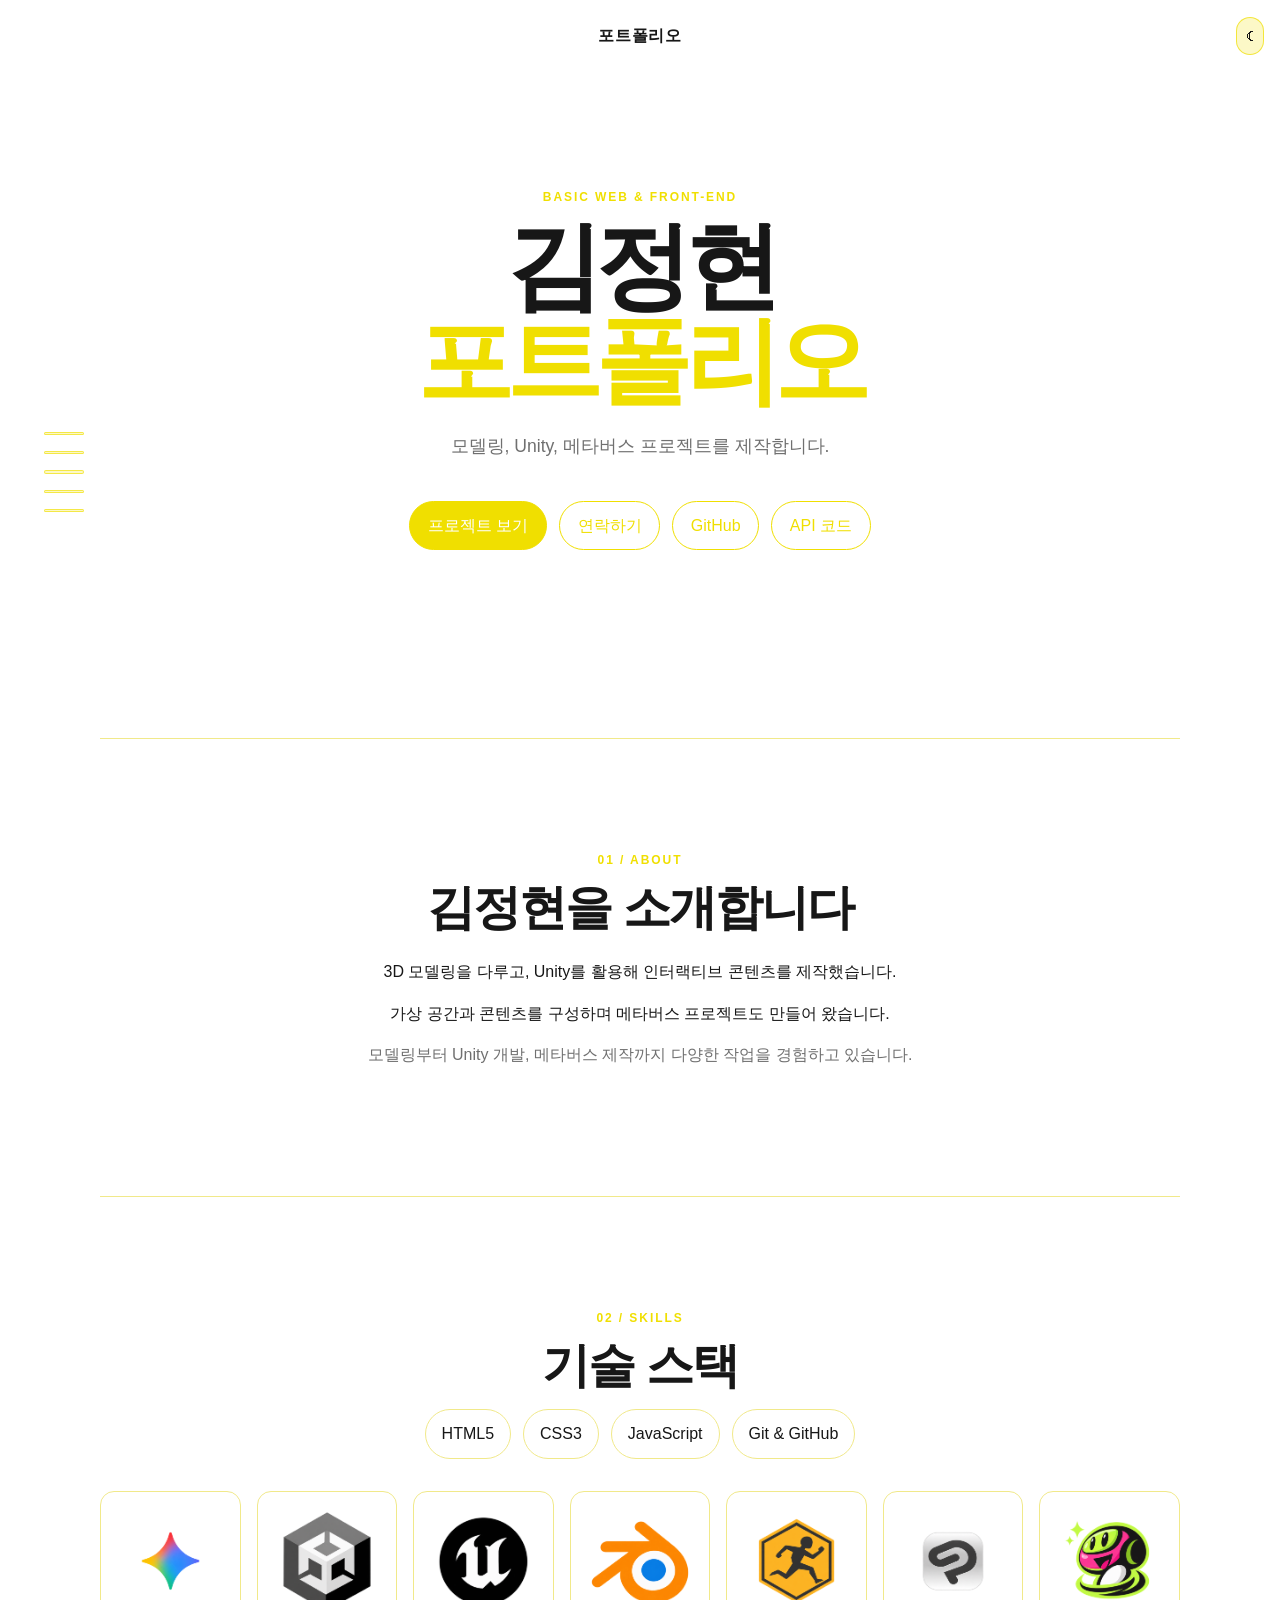
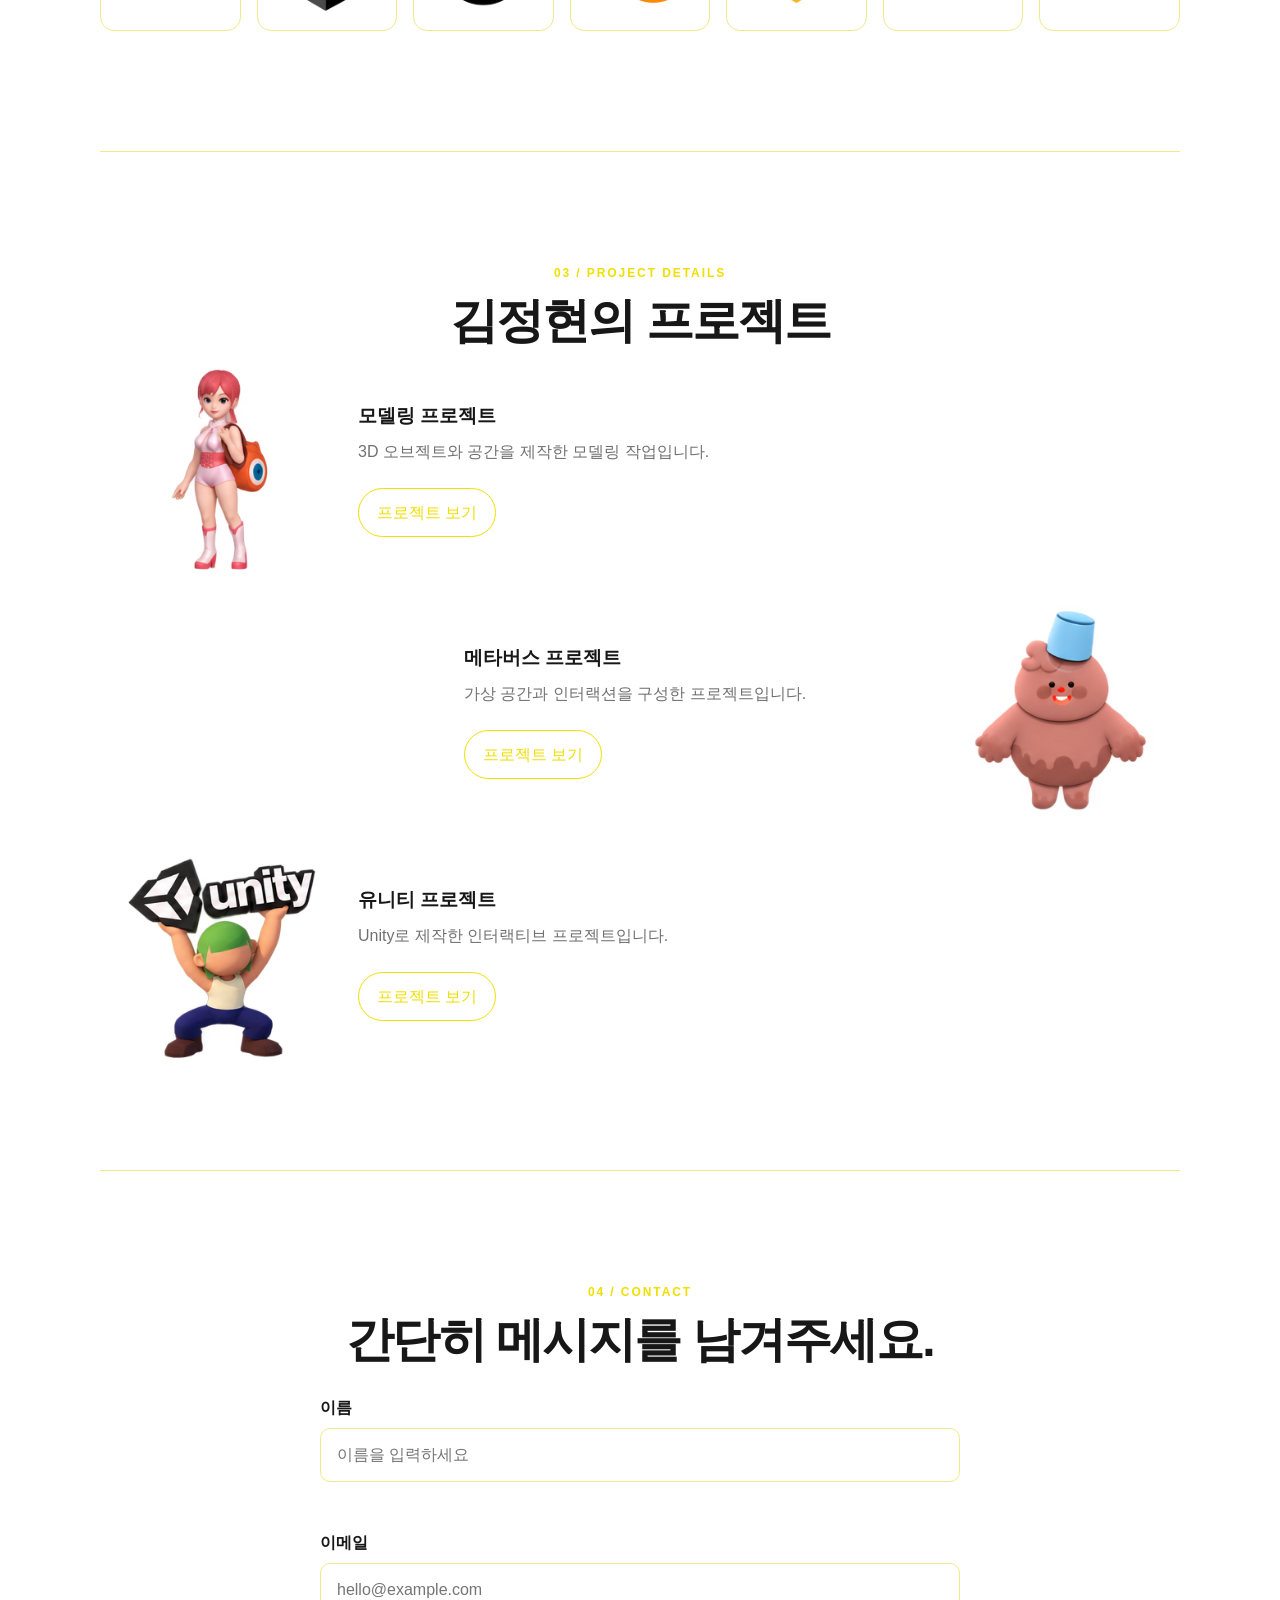
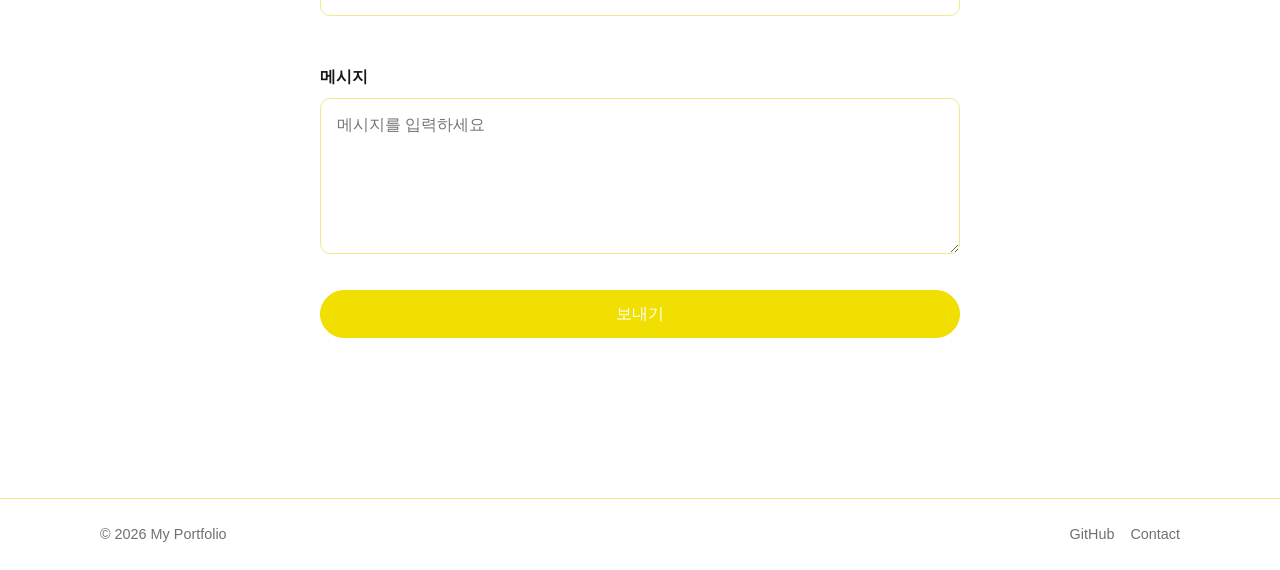
==== docs/index.html @ d11bf2f4 "Publish portfolio site from docs" ====
﻿<!doctype html>
<html lang="ko">
  <head>
    <meta charset="UTF-8" />
    <meta name="viewport" content="width=device-width, initial-scale=1.0" />
    <meta name="description" content="HTML, CSS, JavaScript로 만든 간단한 포트폴리오" />
    <title>My Portfolio</title>
    <link rel="stylesheet" href="css/style.css" />
    <script src="js/main.js" defer></script>
    <script src="js/theme.js" defer></script>
  </head>
  <body>
    <header class="site-header">
      <nav class="nav container" aria-label="주 메뉴">
        <a class="logo" href="#home">포트폴리오</a>
        <button class="menu-toggle" type="button" aria-label="메뉴 열기" aria-expanded="false">
          <span></span><span></span><span></span>
        </button>
        <div class="nav-actions">
          <button class="theme-toggle-valid" type="button" aria-label="다크모드 전환">☾</button>
          <ul class="nav-list">
            <li><a href="#about">About</a></li>
            <li><a href="#skills">Skills</a></li>
            <li><a href="#project-details">Projects</a></li>
            <li><a href="#contact">Contact</a></li>
          </ul>
          <button class="theme-toggle" type="button" aria-label="다크 모드 전환">☾</button>
        </div>
      </nav>
    </header>

    <main>
      <section class="hero container" id="home">
        <p class="eyebrow">BASIC WEB &amp; FRONT-END</p>
        <h1 class="hero-title-clean">김정현<br /><strong>포트폴리오</strong></h1>
        <p class="hero-copy hero-copy-clean">모델링, Unity, 메타버스 프로젝트를 제작합니다.</p>
        <h1>안녕하세요,<br /><strong>김정현포트폴리오</strong>입니다.</h1>
        <p class="hero-copy">HTML, CSS, JavaScript의 기본기를 바탕으로<br />작지만 분명한 경험을 만드는 중입니다.</p>
        <div class="hero-actions">
          <a class="button primary" href="#project-details">프로젝트 보기</a>
          <a class="button secondary" href="#contact">연락하기</a>
          <a class="button secondary" href="https://github.com/kjhjeonghyeon" target="_blank" rel="noreferrer">GitHub</a>
          <a class="button secondary" href="https://github.com/Kfri-cloud/MyPortfolio/tree/main" target="_blank" rel="noreferrer">API 코드</a>
        </div>
      </section>

      <section class="section container reveal" id="about">
        <p class="eyebrow">01 / ABOUT</p>
        <div class="about-grid">
          <div class="about-intro">
            <h2>김정현을 소개합니다</h2>
            <p>3D 모델링을 다루고, Unity를 활용해 인터랙티브 콘텐츠를 제작했습니다.</p>
            <p>가상 공간과 콘텐츠를 구성하며 메타버스 프로젝트도 만들어 왔습니다.</p>
            <p class="muted">모델링부터 Unity 개발, 메타버스 제작까지 다양한 작업을 경험하고 있습니다.</p>
          </div>
          <div class="avatar" aria-label="프로필 이미지 대신 사용하는 아바타">ME</div>
          <div>
            <h2>저를 소개합니다.</h2>
            <p>사용자가 편하게 사용할 수 있는 화면을 고민하고, 배운 내용을 직접 웹으로 구현합니다. 작은 기능 하나도 이벤트, 상태, 화면 변화의 흐름으로 이해하려고 합니다.</p>
            <p class="muted">현재는 순수 HTML, CSS, JavaScript를 연습하고 있습니다.</p>
          </div>
        </div>
      </section>

      <section class="section container reveal" id="skills">
        <p class="eyebrow">02 / SKILLS</p>
        <h2>기술 스택</h2>
        <ul class="skill-list" aria-label="기술 스택 목록">
          <li>HTML5</li><li>CSS3</li><li>JavaScript</li><li>Git &amp; GitHub</li>
        </ul>
        <div class="skill-images" aria-label="스킬 이미지">
          <figure><img src="images/skill/skill1.png" alt="스킬 이미지 1"><figcaption>HTML / CSS</figcaption></figure>
          <figure><img src="images/skill/skill2.png" alt="스킬 이미지 2"><figcaption>JavaScript</figcaption></figure>
          <figure><img src="images/skill/skill3.png" alt="스킬 이미지 3"><figcaption>Git</figcaption></figure>
          <figure><img src="images/skill/skill4.png" alt="스킬 이미지 4"><figcaption>Unity</figcaption></figure>
          <figure><img src="images/skill/skill5.png" alt="스킬 이미지 5"><figcaption>3D Modeling</figcaption></figure>
          <figure><img src="images/skill/skill6.png" alt="스킬 이미지 6"><figcaption>Metaverse</figcaption></figure>
          <figure><img src="images/skill/skill7.png" alt="스킬 이미지 7"><figcaption>Portfolio</figcaption></figure>
        </div>
      </section>

      <section class="section container reveal" id="projects" data-github-user="Kfri-cloud">
        <div class="section-heading">
          <div>
            <p class="eyebrow">03 / PROJECTS</p>
            <h2>GitHub 프로젝트</h2>
          <div class="image-row">
              
              <img
                class="character-anim  meta-anim"
                 data-folder="meta"
                 src="images/meta/frame-1.png"
                 alt="Meta 애니메이션"
                  />

              <img
               class="character-anim  unity-anim"
               data-folder="Unity"
               src="images/Unity/frame-1.png"
               alt="Unity 애니메이션"
                />

              <img
               class="character-anim  modeling-anim"
               data-folder="modeling"
               src="images/modeling/frame-1.png"
               alt="Modeling 애니메이션"
                />
          </div>
          <a class="text-link" href="https://github.com" target="_blank" rel="noreferrer">GitHub ↗</a>
        </div>
        <p class="section-intro">GitHub API로 저장소를 불러옵니다. 다른 계정을 사용하려면 HTML의 <code>data-github-user</code> 값을 바꾸세요.</p>
        <div class="project-status" role="status" aria-live="polite">로딩 중...</div>
        <div class="project-list" aria-live="polite"></div>
      </section>

      <section class="section container reveal" id="project-gallery">
        <p class="eyebrow">03 / PROJECTS</p>
        <h2>김정현의 프로젝트</h2>
        <p class="section-intro">모델링, 메타버스, 유니티를 활용해 만든 프로젝트입니다.</p>
        <div class="project-showcase">
          <article class="project-item">
            <a class="work-link" href="https://sketchfab.com/kfri.2.kfri" target="_blank" rel="noreferrer">
              <img class="character-anim modeling-anim" data-folder="modeling" src="images/modeling/frame-1.png" alt="모델링 프로젝트">
            </a>
            <h3>모델링 프로젝트</h3>
            <p>3D 오브젝트와 공간을 직접 제작한 모델링 작업입니다.</p>
            <a class="button secondary" href="https://sketchfab.com/kfri.2.kfri">프로젝트 보기</a>
          </article>
          <article class="project-item">
            <a class="work-link" href="https://www.youtube.com/playlist?list=PLAPu8wiIomjE" target="_blank" rel="noreferrer">
              <img class="character-anim meta-anim" data-folder="meta" src="images/meta/frame-1.png" alt="메타버스 프로젝트">
            </a>
            <h3>메타버스 프로젝트</h3>
            <p>가상 공간과 인터랙션을 구성한 메타버스 프로젝트입니다.</p>
            <a class="button secondary" href="https://www.youtube.com/playlist?list=PLAPu8wiIomjE">프로젝트 보기</a>
          </article>
          <article class="project-item">
            <a class="work-link" href="https://www.youtube.com/playlist?list=PLRB0P_81BRHY" target="_blank" rel="noreferrer">
              <img class="character-anim unity-anim" data-folder="Unity" src="images/Unity/frame-1.png" alt="유니티 프로젝트">
            </a>
            <h3>유니티 프로젝트</h3>
            <p>Unity를 활용해 구현한 게임 및 인터랙티브 콘텐츠입니다.</p>
            <a class="button secondary" href="https://www.youtube.com/playlist?list=PLRB0P_81BRHY">프로젝트 보기</a>
          </article>
        </div>
      </section>

      <section class="section container reveal" id="project-details">
        <p class="eyebrow">03 / PROJECT DETAILS</p>
        <h2>김정현의 프로젝트</h2>
        <div class="image-row character-list">
          <article class="character-block left">
            <img class="character-anim modeling-anim" data-folder="modeling" src="images/modeling/frame-1.png" alt="모델링 프로젝트">
            <div class="character-info">
              <h3>모델링 프로젝트</h3>
              <p>3D 오브젝트와 공간을 제작한 모델링 작업입니다.</p>
              <a class="button secondary project-link" href="https://sketchfab.com/kfri.2.kfri" target="_blank" rel="noreferrer">프로젝트 보기</a>
            </div>
          </article>
          <article class="character-block right">
            <img class="character-anim meta-anim" data-folder="meta" src="images/meta/frame-1.png" alt="메타버스 프로젝트">
            <div class="character-info">
              <h3>메타버스 프로젝트</h3>
              <p>가상 공간과 인터랙션을 구성한 프로젝트입니다.</p>
              <a class="button secondary project-link" href="https://www.youtube.com/playlist?list=PLAPu8wiIomjE" target="_blank" rel="noreferrer">프로젝트 보기</a>
            </div>
          </article>
          <article class="character-block left">
            <img class="character-anim unity-anim" data-folder="Unity" src="images/Unity/frame-1.png" alt="유니티 프로젝트">
            <div class="character-info">
              <h3>유니티 프로젝트</h3>
              <p>Unity로 제작한 인터랙티브 프로젝트입니다.</p>
              <a class="button secondary project-link" href="https://www.youtube.com/playlist?list=PLRB0P_81BRHY" target="_blank" rel="noreferrer">프로젝트 보기</a>
            </div>
          </article>
        </div>
      </section>

      <section class="section container reveal" id="contact">
        <p class="eyebrow">04 / CONTACT</p>
        <h2>간단히 메시지를 남겨주세요.</h2>
        <form class="contact-form" novalidate>
          <label for="name">이름</label>
          <input id="name" name="name" type="text" placeholder="이름을 입력하세요" required />
          <small class="error" data-error-for="name"></small>
          <label for="email">이메일</label>
          <input id="email" name="email" type="email" placeholder="hello@example.com" required />
          <small class="error" data-error-for="email"></small>
          <label for="message">메시지</label>
          <textarea id="message" name="message" rows="5" placeholder="메시지를 입력하세요" required></textarea>
          <small class="error" data-error-for="message"></small>
          <button class="button primary" type="submit">보내기</button>
          <p class="form-success" role="status" aria-live="polite"></p>
        </form>
      </section>
    </main>

    <footer class="footer">
      <div class="container footer-inner">
        <p>© 2026 My Portfolio</p>
        <div><a href="https://github.com" target="_blank" rel="noreferrer">GitHub</a><a href="#contact">Contact</a></div>
      </div>
    </footer>
    <button class="top-button" type="button" aria-label="맨 위로 이동">↑</button>
  
<nav class="slide-buttons" aria-label="영역 이동">
  <button type="button" data-target="home"
    aria-label="맨 위로 이동"></button>

  <button type="button" data-target="about"
    aria-label="About 영역으로 이동"></button>

  <button type="button" data-target="skills"
    aria-label="Skills 영역으로 이동"></button>

  <button type="button" data-target="project-details"
    aria-label="프로젝트 영역으로 이동"></button>

  <button type="button" data-target="contact"
    aria-label="Contact 영역으로 이동"></button>
</nav>  
    </nav>
  </body>
</html>
---- docs/css/style.css ----
:root {
  --bg: #ffffff;
  --surface: #ffffff;
  --text: #171717;
  --muted: #707070;
  --line: #f1e98a;
  --accent: #f0df00;
  --accent-dark: #d6c600;
  --shadow: 0 16px 40px rgba(24, 24, 20, .08);
}
[data-theme="dark"] {
  --bg: #161715;
  --surface: #22231f;
  --text: #f7f7f2;
  --muted: #b7b8ac;
  --line: #3b3c36;
  --shadow: 0 16px 40px rgba(0, 0, 0, .24);
}
* { box-sizing: border-box; }
html { scroll-behavior: smooth; }
body { margin: 0; background: var(--bg); color: var(--text); font-family: Arial, sans-serif; line-height: 1.6; transition: background .25s, color .25s; }
a { color: inherit; text-decoration: none; }
button, input, textarea { font: inherit; }
button { cursor: pointer; }
.container { width: min(100% - 2rem, 1080px); margin-inline: auto; }
main .container { text-align: center; }
.hero { justify-items: center; }
.about-grid {
  display: flex;
  flex-direction: row;
  align-items: center;
  justify-content: center;
  gap: 2rem;
  text-align: left;
}
.about-intro {
  width: min(100%, 680px);
  text-align: center;
}
.about-intro h2 { margin-bottom: 1.5rem; }

@media (max-width: 767px) {
  .about-grid {
    flex-direction: column;
    text-align: center;
  }
}
.about-grid > div:last-child { display: none; }
.section-heading { justify-content: center; text-align: center; }
.skill-list { justify-content: center; }
.contact-form { margin-inline: auto; text-align: left; }
.site-header { position: fixed; top: 0; left: 0; width: 100%; z-index: 10; border-bottom: 1px solid transparent; background: color-mix(in srgb, var(--bg) 88%, transparent); backdrop-filter: blur(12px); transform: translateY(-100%); transition: transform .25s, background .25s, border .25s; }
.site-header:hover, .site-header:focus-within { transform: translateY(0); }
.site-header.is-visible { transform: translateY(0); }
.site-header.scrolled { border-color: var(--line); background: var(--surface); }
.nav { display: flex; align-items: center; justify-content: space-between; min-height: 4.5rem; }
.nav { justify-content: center; }
.menu-toggle {
  display: grid;
  position: absolute;
  left: 1rem;
  gap: 4px;
  padding: .5rem;
  border: 0;
  background: transparent;
  color: var(--text);
}
.nav-actions {
  display: block;
  position: absolute;
  right: 1rem;
}
.nav-list { display: none !important; }
.theme-toggle { display: block; }
.theme-toggle-valid {
  display: block;
  padding: .35rem .55rem;
  border: 1px solid rgba(240, 223, 0, .7);
  border-radius: 999px;
  background: rgba(240, 223, 0, .22);
  color: var(--text);
  cursor: pointer;
  transition: background .2s, transform .2s;
}
.theme-toggle-valid:hover {
  background: rgba(240, 223, 0, .45);
  transform: scale(1.05);
}
.theme-toggle { display: none !important; }
.site-header .menu-toggle { display: grid; }
.nav.open .nav-actions {
  top: 4.5rem;
  right: 1rem;
  display: block;
  min-width: 160px;
  padding: 1rem;
  border: 1px solid var(--line);
  border-radius: 14px;
  background: var(--surface);
  box-shadow: var(--shadow);
}
.nav.open .nav-list {
  display: grid !important;
  gap: .8rem;
  padding: 0;
  margin: 0;
  list-style: none;
}
.nav.open .nav-list a {
  display: block;
  padding: .35rem .5rem;
}

@media (min-width: 768px) {
  .site-header .menu-toggle {
    display: none;
  }
}
.theme-toggle {
  padding: .35rem .55rem;
  border: 1px solid var(--line);
  border-radius: 999px;
  background: transparent;
}
.logo { font-weight: 900; letter-spacing: .04em; }
.logo span { color: var(--accent); }
.nav-actions { display: flex; align-items: center; gap: 1rem; }
.nav-list { display: none; gap: 1.2rem; padding: 0; margin: 0; list-style: none; font-size: .95rem; }
.nav-list a:hover, .text-link:hover { color: var(--accent); }
.menu-toggle, .theme-toggle { border: 0; background: none; color: var(--text); }
.menu-toggle { display: grid; gap: 4px; padding: .5rem; }
.menu-toggle span { display: block; width: 1.4rem; height: 2px; background: currentColor; }
.theme-toggle { font-size: 1.25rem; }
.nav.open .nav-actions { position: absolute; inset: 4.5rem 0 auto; display: block; padding: 1rem; background: var(--surface); border-bottom: 1px solid var(--line); }
.nav.open .nav-list { display: grid; gap: 1rem; }
.hero { display: grid; align-content: center; min-height: 78vh; padding-block: 5rem; }
.eyebrow { margin: 0 0 .75rem; color: var(--accent); font-size: .75rem; font-weight: 800; letter-spacing: .16em; }
h1, h2, p { margin-top: 0; }
h1 { max-width: 700px; margin-bottom: 1.5rem; font-size: clamp(2.8rem, 9vw, 6rem); line-height: .98; letter-spacing: -.07em; }
.hero-title-clean { display: block; }
.hero-copy-clean { font-size: 1rem; }
.hero > h1:not(.hero-title-clean),
.hero > .hero-copy:not(.hero-copy-clean) { display: none; }
h1 strong { color: var(--accent); font-weight: inherit; }
h2 { margin-bottom: 1rem; font-size: clamp(1.8rem, 4vw, 3rem); line-height: 1.1; letter-spacing: -.04em; }
.hero-copy, .section-intro { color: var(--muted); }
.hero-copy { font-size: 1.1rem; }
.hero-actions { display: flex; flex-wrap: wrap; gap: .75rem; margin-top: 1.5rem; }
.button { display: inline-flex; align-items: center; justify-content: center; min-height: 3rem; padding: .65rem 1.1rem; border: 1px solid var(--accent); border-radius: 999px; transition: transform .2s, background .2s, color .2s; }
.button:hover { transform: translateY(-2px); }
.primary { background: var(--accent); color: #fff; }
.primary:hover { background: var(--accent-dark); }
.secondary { color: var(--accent); }
.secondary:hover { background: var(--accent); color: #fff; }
.section { padding-block: 5rem; border-top: 1px solid var(--line); }
.about-grid { display: grid; gap: 2rem; align-items: center; }
.avatar { display: grid; place-items: center; width: min(100%, 250px); aspect-ratio: 1; border-radius: 24px; background: var(--accent); color: white; font-size: 3rem; font-weight: 900; box-shadow: var(--shadow); }
.avatar { display: none; }
.about-grid {
  display: flex;
  justify-content: center;
  text-align: center;
}
.about-intro { margin-inline: auto; }
.muted { color: var(--muted); }
.skill-list { display: flex; flex-wrap: wrap; gap: .75rem; padding: 0; list-style: none; }
.skill-list li { padding: .7rem 1rem; border: 1px solid var(--line); border-radius: 999px; background: var(--surface); }
.skill-images {
  display: grid;
  grid-template-columns: repeat(auto-fit, minmax(110px, 1fr));
  gap: 1rem;
  margin-top: 2rem;
}
.skill-images figure { margin: 0; }
.skill-images img {
  width: 100%;
  aspect-ratio: 1;
  object-fit: contain;
  border: 1px solid var(--line);
  border-radius: 14px;
  background: var(--surface);
  transition: transform .2s ease;
}
.skill-images img:hover { transform: scale(1.05); }
.skill-images figcaption { display: none; }
.section-heading { display: flex; align-items: end; justify-content: space-between; gap: 1rem; }
.text-link { color: var(--accent); font-weight: 700; }
code { padding: .15rem .35rem; border-radius: 4px; background: var(--surface); color: var(--accent-dark); }
.project-status { margin-block: 1.5rem; color: var(--muted); }
.project-status.error { color: #cf3f31; }
.project-list { display: grid; grid-template-columns: repeat(auto-fit, minmax(220px, 1fr)); gap: 1rem; }
.project-card { padding: 1.25rem; border: 1px solid var(--line); border-radius: 16px; background: var(--surface); box-shadow: var(--shadow); transition: transform .2s; }
.project-card:hover { transform: translateY(-4px); }
.project-card h3 { margin: 0 0 .5rem; }
.project-card p { min-height: 3.2em; margin-bottom: 1rem; color: var(--muted); font-size: .9rem; }
.project-meta { display: flex; justify-content: space-between; color: var(--muted); font-size: .85rem; }
.contact-form { display: grid; gap: .5rem; max-width: 640px; }
.contact-form label { margin-top: .75rem; font-weight: 700; }
.contact-form input, .contact-form textarea { width: 100%; padding: .8rem 1rem; border: 1px solid var(--line); border-radius: 10px; background: var(--surface); color: var(--text); outline-color: var(--accent); }
.error { min-height: 1.25rem; color: #cf3f31; }
.form-success { min-height: 1.5rem; color: #2f8a58; }
.footer { padding-block: 1.5rem; border-top: 1px solid var(--line); color: var(--muted); font-size: .9rem; }
.footer-inner { display: flex; justify-content: space-between; gap: 1rem; }
.footer-inner p { margin: 0; }
.footer-inner div { display: flex; gap: 1rem; }
.top-button { position: fixed; right: 1rem; bottom: 1rem; display: none; width: 2.8rem; height: 2.8rem; border: 0; border-radius: 50%; background: var(--accent); color: #fff; font-size: 1.25rem; box-shadow: var(--shadow); }
.top-button.show { display: block; }
.slide-buttons {
  position: fixed;
  left: 05%;
  top:  48%;
  transform: translateX(-50%);

  display: flex;
  flex-direction: column;
  gap: 1rem;

  z-index: 9999;
}

.slide-buttons button {
  width: 2.5rem;
  height: 0.2rem;
  padding: 0;
  border: 1px solid rgba(240, 223, 0, .65);
  border-radius: 999px;
  background: rgba(240, 223, 0, .22);
  cursor: pointer;
  transition: background .2s, transform .2s, opacity .2s;
}

.slide-buttons button:hover {
  background: rgba(240, 223, 0, .8);
  transform: scaleX(1.15);
}

@media (max-width: 767px) {
  .slide-buttons { display: none; }
}
  .reveal { opacity: 0; transform: translateY(20px); transition: opacity .6s, transform .6s; }
.reveal.visible { opacity: 1; transform: none; }
@media (min-width: 768px) {
  .menu-toggle { display: none; }
  .nav-list { display: flex; }
  .about-grid { grid-template-columns: 250px 1fr; }
}
@media (min-width: 1024px) {
  .hero { min-height: 82vh; }
  .section { padding-block: 7rem; }
}

.project-showcase {
  display: grid;
  grid-template-columns: repeat(3, 1fr);
  gap: 1.5rem;
}

.project-item {
  padding: 1.25rem;
  border: 1px solid var(--line);
  border-radius: 16px;
  background: var(--surface);
  text-align: center;
}

.project-item .character-anim {
  width: 100%;
  height: 220px;
  object-fit: contain;
}

.project-item h3 { margin: 1rem 0 .5rem; }
.project-item p { min-height: 3.2em; color: var(--muted); }

@media (max-width: 767px) {
  .project-showcase { grid-template-columns: 1fr; }
}

/* 기존 GitHub 프로젝트 영역 숨김 */
#projects {
  display: none;
}

#project-gallery {
  display: none;
}

.work-link {
  display: block;
}

.nav-list a[href="#projects"] {
  display: none;
}

.character-list {
  align-items: stretch;
}

.character-block {
  display: flex;
  align-items: center;
  gap: 2rem;
  width: min(100%, 700px);
}

.character-block.left { align-self: flex-start; }

.character-block.right {
  align-self: flex-end;
  flex-direction: row-reverse;
}

.character-info { flex: 1; }
.character-info h3 { margin: 0 0 .5rem; }
.character-info p { color: var(--muted); }
.project-link { margin-top: .5rem; }

@media (max-width: 767px) {
  .character-block,
  .character-block.right {
    align-self: center;
    flex-direction: column;
    text-align: center;
  }
}

#project-details {
  text-align: center;
}

#project-details .character-list {
  align-items: center;
}

#project-details .character-block,
#project-details .character-block.right {
  align-self: auto;
  flex-direction: row;
  text-align: left;
  width: min(100%, 700px);
}

#project-details .character-block.right {
  flex-direction: row-reverse;
}

#project-details .character-block:nth-child(1),
#project-details .character-block:nth-child(3) {
  align-self: flex-start;
}

#project-details .character-block:nth-child(2) {
  align-self: flex-end;
}

#project-details .character-anim {
  flex: 0 0 clamp(150px, 20vw, 210px);
  width: clamp(150px, 20vw, 210px);
  height: auto;
}

#project-details .work-link {
  cursor: pointer;
}

@media (max-width: 767px) {
  #project-details .character-block,
  #project-details .character-block.right {
    flex-direction: column;
    text-align: center;
    width: min(100%, 420px);
  }
}
.image-row {
  display: flex;
  flex-direction: column;
  align-items: center;
  gap: 2rem;
  width: 100%;
  padding-inline: 1rem;
}

.image-row .character-anim {
  width: clamp(140px, 25vw, 250px);
  height: auto;
  aspect-ratio: 1;
  object-fit: contain;
}

.image-row .character-anim:nth-child(1),
.image-row .character-anim:nth-child(3) {
  align-self: flex-start;
}

.image-row .character-anim:nth-child(2) {
  align-self: flex-end;
}
.meta-anim{

}
.meta-anim:hover{
    transform: scale(1.05);
}
.unity-anim {
 
}

.unity-anim:hover {
  transform: scale(1.05);
}

.modeling-anim {

}

.modeling-anim:hover {
  transform: scale(1.05);
}
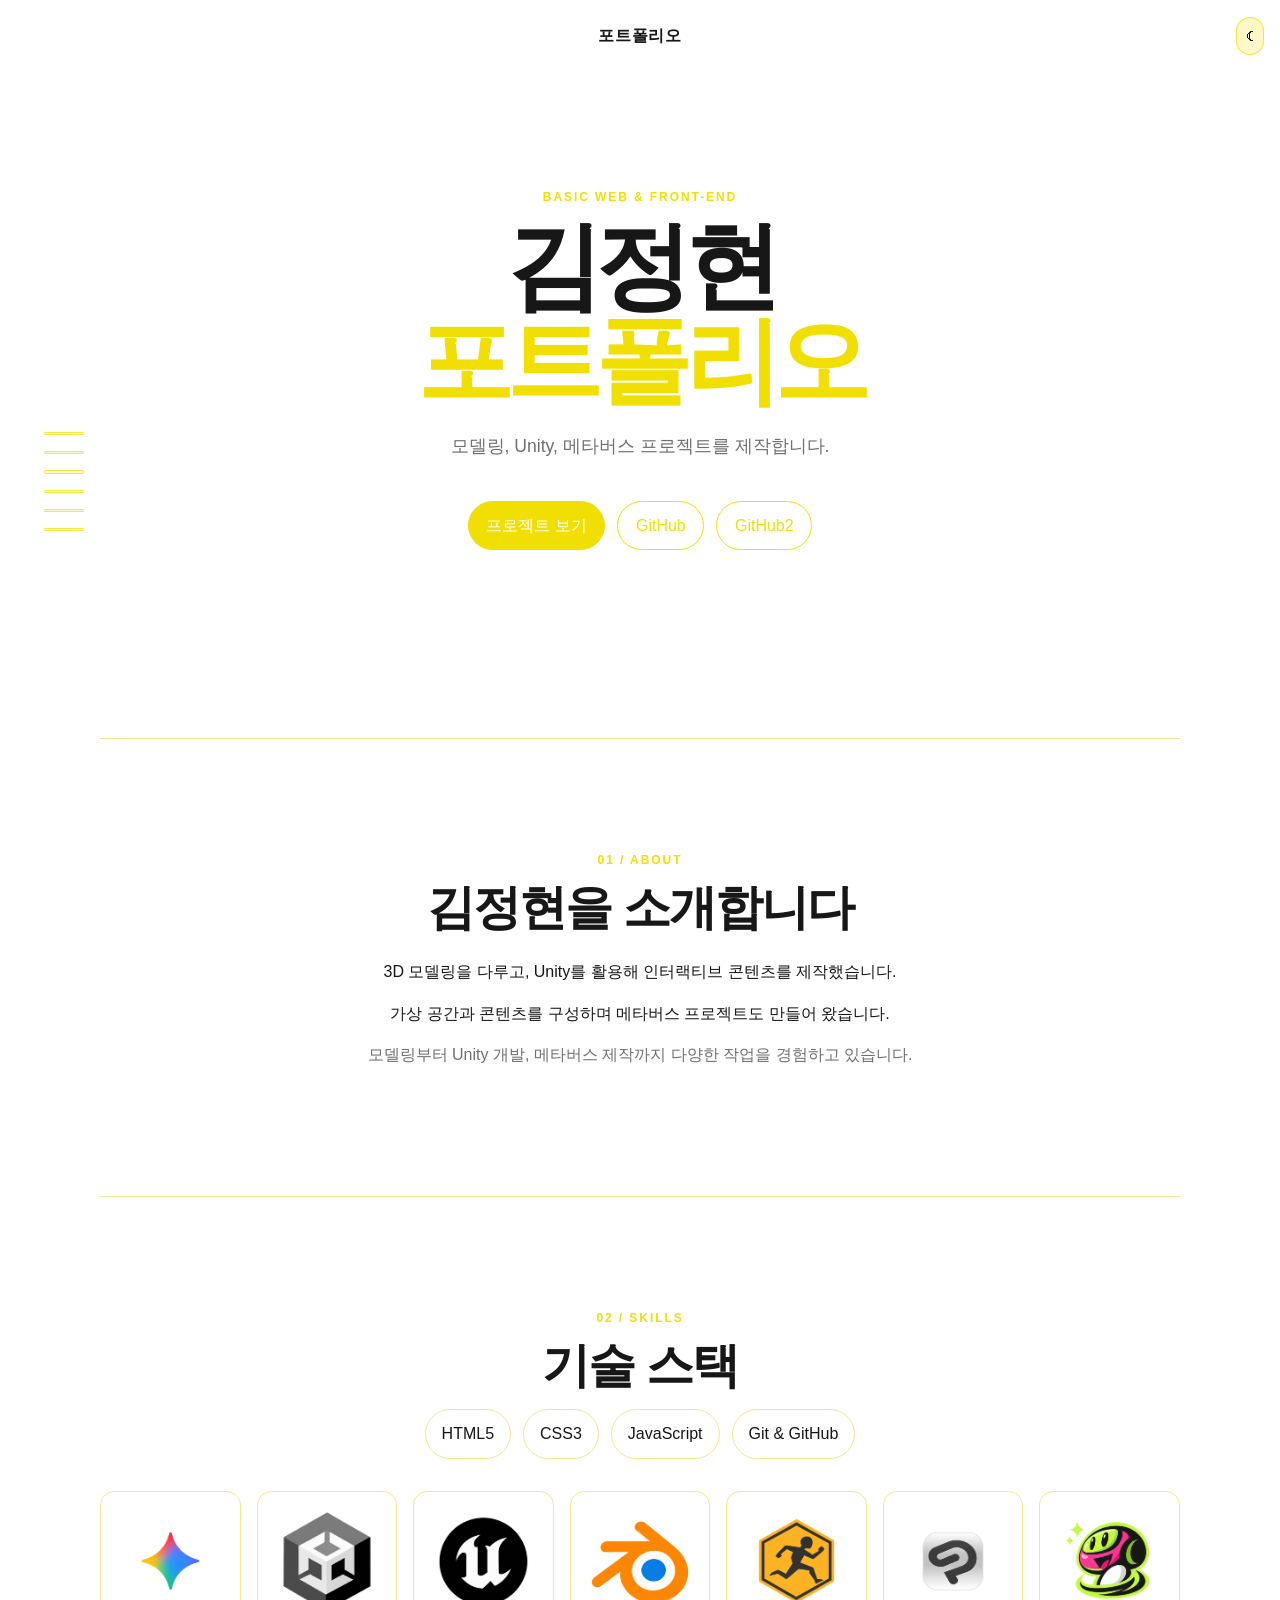
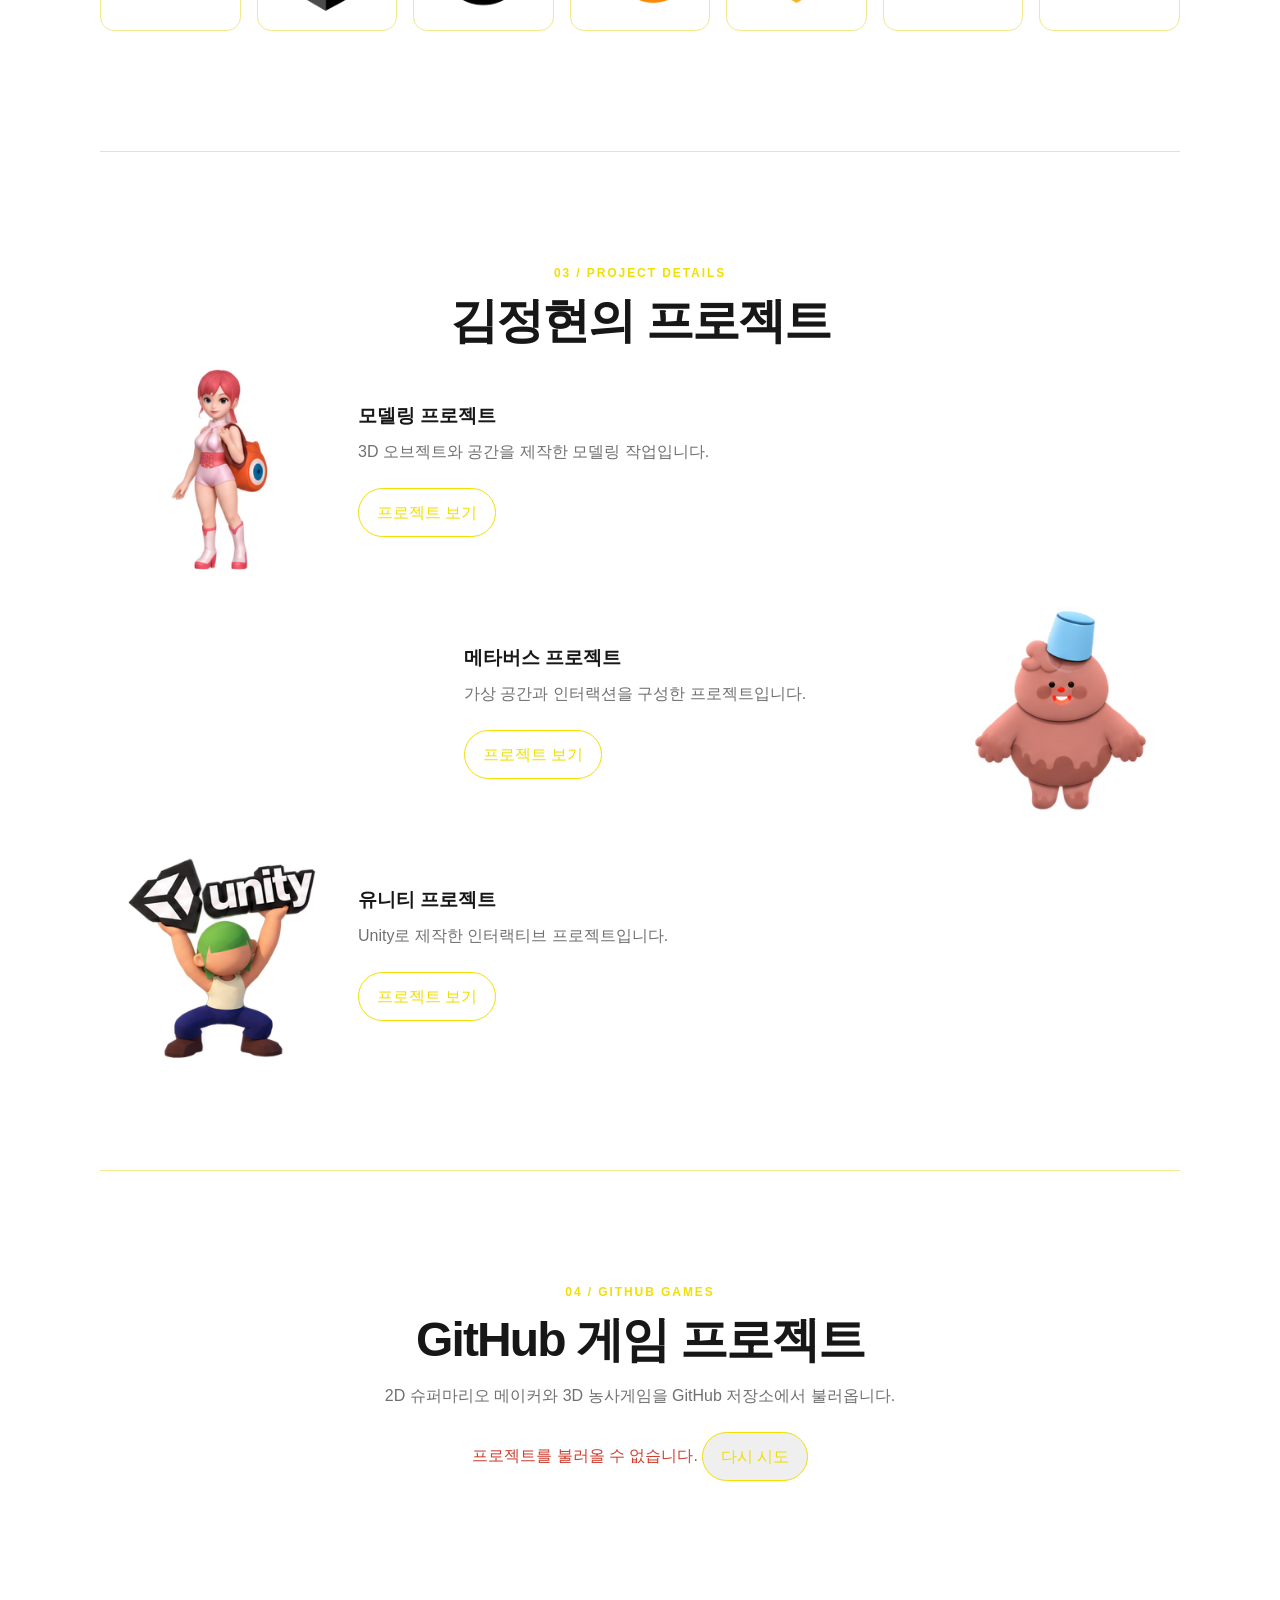
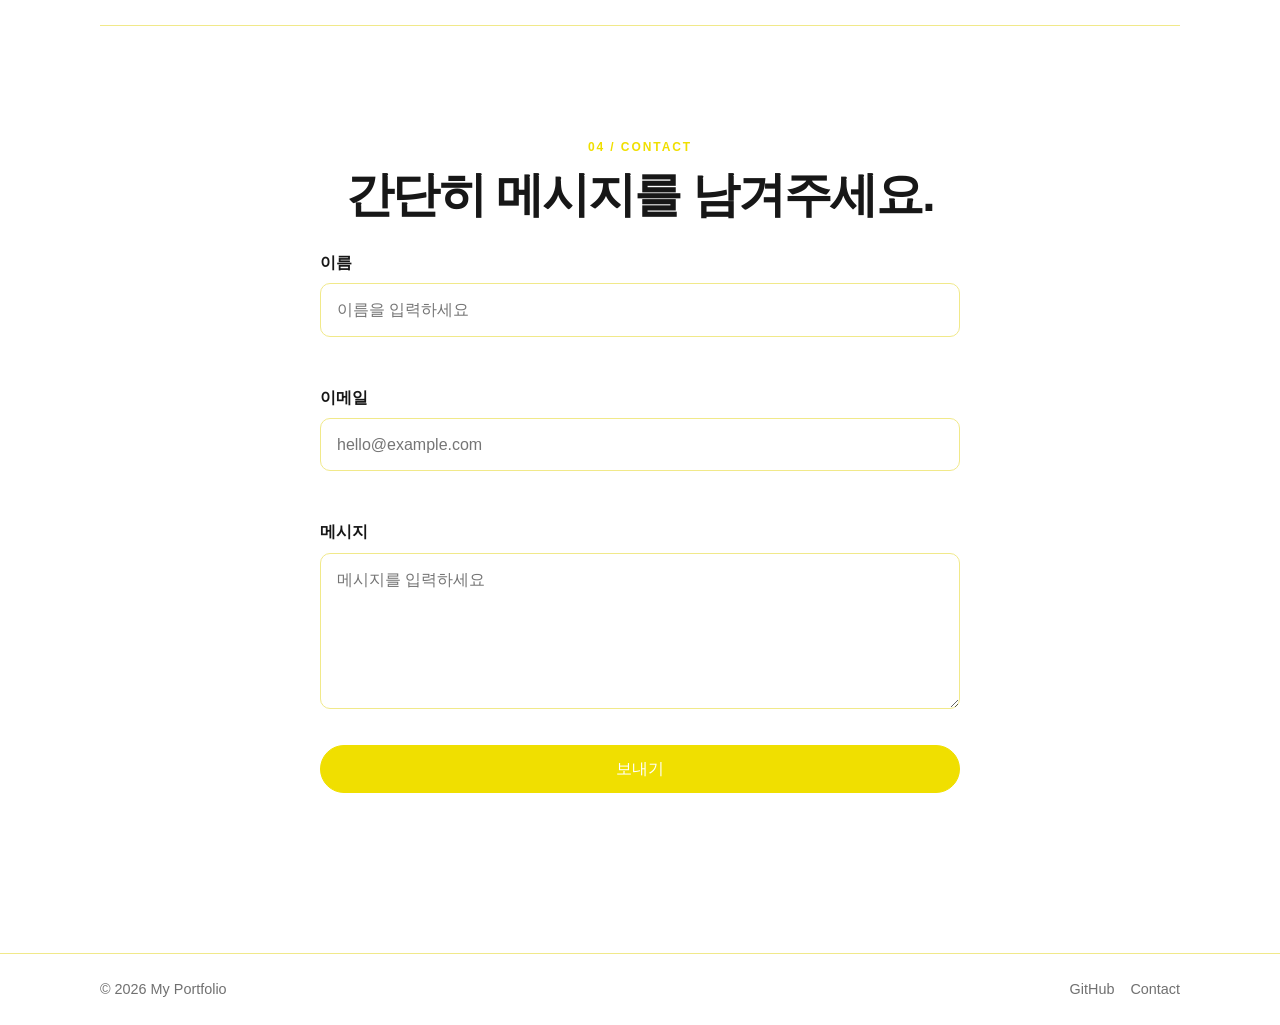
==== commit 5cfd380a: "Update portfolio sections and GitHub game cards" ====
--- a/docs/index.html
+++ b/docs/index.html
@@ -38,9 +38,8 @@
         <p class="hero-copy">HTML, CSS, JavaScript의 기본기를 바탕으로<br />작지만 분명한 경험을 만드는 중입니다.</p>
         <div class="hero-actions">
           <a class="button primary" href="#project-details">프로젝트 보기</a>
-          <a class="button secondary" href="#contact">연락하기</a>
           <a class="button secondary" href="https://github.com/kjhjeonghyeon" target="_blank" rel="noreferrer">GitHub</a>
-          <a class="button secondary" href="https://github.com/Kfri-cloud/MyPortfolio/tree/main" target="_blank" rel="noreferrer">API 코드</a>
+          <a class="button secondary" href="https://github.com/Kfri-cloud/MyPortfolio" target="_blank" rel="noreferrer">GitHub2</a>
         </div>
       </section>
 
@@ -79,41 +78,6 @@
         </div>
       </section>
 
-      <section class="section container reveal" id="projects" data-github-user="Kfri-cloud">
-        <div class="section-heading">
-          <div>
-            <p class="eyebrow">03 / PROJECTS</p>
-            <h2>GitHub 프로젝트</h2>
-          <div class="image-row">
-              
-              <img
-                class="character-anim  meta-anim"
-                 data-folder="meta"
-                 src="images/meta/frame-1.png"
-                 alt="Meta 애니메이션"
-                  />
-
-              <img
-               class="character-anim  unity-anim"
-               data-folder="Unity"
-               src="images/Unity/frame-1.png"
-               alt="Unity 애니메이션"
-                />
-
-              <img
-               class="character-anim  modeling-anim"
-               data-folder="modeling"
-               src="images/modeling/frame-1.png"
-               alt="Modeling 애니메이션"
-                />
-          </div>
-          <a class="text-link" href="https://github.com" target="_blank" rel="noreferrer">GitHub ↗</a>
-        </div>
-        <p class="section-intro">GitHub API로 저장소를 불러옵니다. 다른 계정을 사용하려면 HTML의 <code>data-github-user</code> 값을 바꾸세요.</p>
-        <div class="project-status" role="status" aria-live="polite">로딩 중...</div>
-        <div class="project-list" aria-live="polite"></div>
-      </section>
-
       <section class="section container reveal" id="project-gallery">
         <p class="eyebrow">03 / PROJECTS</p>
         <h2>김정현의 프로젝트</h2>
@@ -177,10 +141,18 @@
         </div>
       </section>
 
+      <section class="section container reveal" id="github-games" data-github-user="kjhjeonghyeon">
+        <p class="eyebrow">04 / GITHUB GAMES</p>
+        <h2>GitHub 게임 프로젝트</h2>
+        <p class="section-intro">2D 슈퍼마리오 메이커와 3D 농사게임을 GitHub 저장소에서 불러옵니다.</p>
+        <div class="project-status" role="status" aria-live="polite">저장소를 불러오는 중...</div>
+        <div class="project-list" aria-live="polite"></div>
+      </section>
+
       <section class="section container reveal" id="contact">
         <p class="eyebrow">04 / CONTACT</p>
         <h2>간단히 메시지를 남겨주세요.</h2>
-        <form class="contact-form" novalidate>
+        <form class="contact-form" data-formspree-id="" novalidate>
           <label for="name">이름</label>
           <input id="name" name="name" type="text" placeholder="이름을 입력하세요" required />
           <small class="error" data-error-for="name"></small>
@@ -217,6 +189,9 @@
   <button type="button" data-target="project-details"
     aria-label="프로젝트 영역으로 이동"></button>
 
+  <button type="button" data-target="github-games"
+    aria-label="GitHub 게임 프로젝트 영역으로 이동"></button>
+
   <button type="button" data-target="contact"
     aria-label="Contact 영역으로 이동"></button>
 </nav>  
--- a/docs/css/style.css
+++ b/docs/css/style.css
@@ -188,17 +188,25 @@
 code { padding: .15rem .35rem; border-radius: 4px; background: var(--surface); color: var(--accent-dark); }
 .project-status { margin-block: 1.5rem; color: var(--muted); }
 .project-status.error { color: #cf3f31; }
-.project-list { display: grid; grid-template-columns: repeat(auto-fit, minmax(220px, 1fr)); gap: 1rem; }
-.project-card { padding: 1.25rem; border: 1px solid var(--line); border-radius: 16px; background: var(--surface); box-shadow: var(--shadow); transition: transform .2s; }
+.project-list { display: grid; grid-template-columns: repeat(2, minmax(0, 1fr)); gap: 1.25rem; margin-top: 2rem; text-align: left; }
+.project-card { display: flex; flex-direction: column; min-height: 250px; padding: 1.5rem; border: 1px solid var(--line); border-radius: 20px; background: var(--surface); box-shadow: var(--shadow); transition: transform .2s; }
 .project-card:hover { transform: translateY(-4px); }
-.project-card h3 { margin: 0 0 .5rem; }
-.project-card p { min-height: 3.2em; margin-bottom: 1rem; color: var(--muted); font-size: .9rem; }
-.project-meta { display: flex; justify-content: space-between; color: var(--muted); font-size: .85rem; }
+.project-card-heading { display: flex; align-items: center; justify-content: space-between; margin-bottom: 1rem; }
+.project-number { color: var(--accent-dark); font-size: 1.6rem; font-weight: 900; line-height: 1; }
+.project-card h3 { margin: 0 0 .75rem; font-size: 1.35rem; }
+.project-card p { margin-bottom: .75rem; color: var(--muted); font-size: .95rem; }
+.project-card .project-repo-name { color: var(--text); font-weight: 700; overflow-wrap: anywhere; }
+.project-description { flex: 1; }
+.project-card--empty { opacity: .72; }
+.project-badge { display: inline-block; padding: .2rem .55rem; border: 1px solid var(--accent); border-radius: 999px; color: var(--accent-dark); font-size: .75rem; font-weight: 800; }
+.project-meta { display: flex; flex-wrap: wrap; justify-content: space-between; gap: .5rem; padding-top: .8rem; border-top: 1px solid var(--line); color: var(--muted); font-size: .85rem; }
 .contact-form { display: grid; gap: .5rem; max-width: 640px; }
 .contact-form label { margin-top: .75rem; font-weight: 700; }
 .contact-form input, .contact-form textarea { width: 100%; padding: .8rem 1rem; border: 1px solid var(--line); border-radius: 10px; background: var(--surface); color: var(--text); outline-color: var(--accent); }
 .error { min-height: 1.25rem; color: #cf3f31; }
 .form-success { min-height: 1.5rem; color: #2f8a58; }
+.form-success.error { color: #cf3f31; }
+.contact-form button:disabled { cursor: wait; opacity: .65; }
 .footer { padding-block: 1.5rem; border-top: 1px solid var(--line); color: var(--muted); font-size: .9rem; }
 .footer-inner { display: flex; justify-content: space-between; gap: 1rem; }
 .footer-inner p { margin: 0; }
@@ -231,7 +239,7 @@
 
 .slide-buttons button:hover {
   background: rgba(240, 223, 0, .8);
-  transform: scaleX(1.15);
+  transform: scaleX(1.45);
 }
 
 @media (max-width: 767px) {
@@ -274,11 +282,7 @@
 
 @media (max-width: 767px) {
   .project-showcase { grid-template-columns: 1fr; }
-}
-
-/* 기존 GitHub 프로젝트 영역 숨김 */
-#projects {
-  display: none;
+  .project-list { grid-template-columns: 1fr; }
 }
 
 #project-gallery {
@@ -287,10 +291,6 @@
 
 .work-link {
   display: block;
-}
-
-.nav-list a[href="#projects"] {
-  display: none;
 }
 
 .character-list {
@@ -370,6 +370,20 @@
     flex-direction: column;
     text-align: center;
     width: min(100%, 420px);
+    align-self: center;
+    align-items: center;
+    gap: 1rem;
+  }
+
+  #project-details .character-anim {
+    flex: 0 0 180px;
+    width: 180px;
+    height: 180px;
+    margin-inline: auto;
+  }
+
+  #project-details .character-info {
+    width: 100%;
   }
 }
 .image-row {
